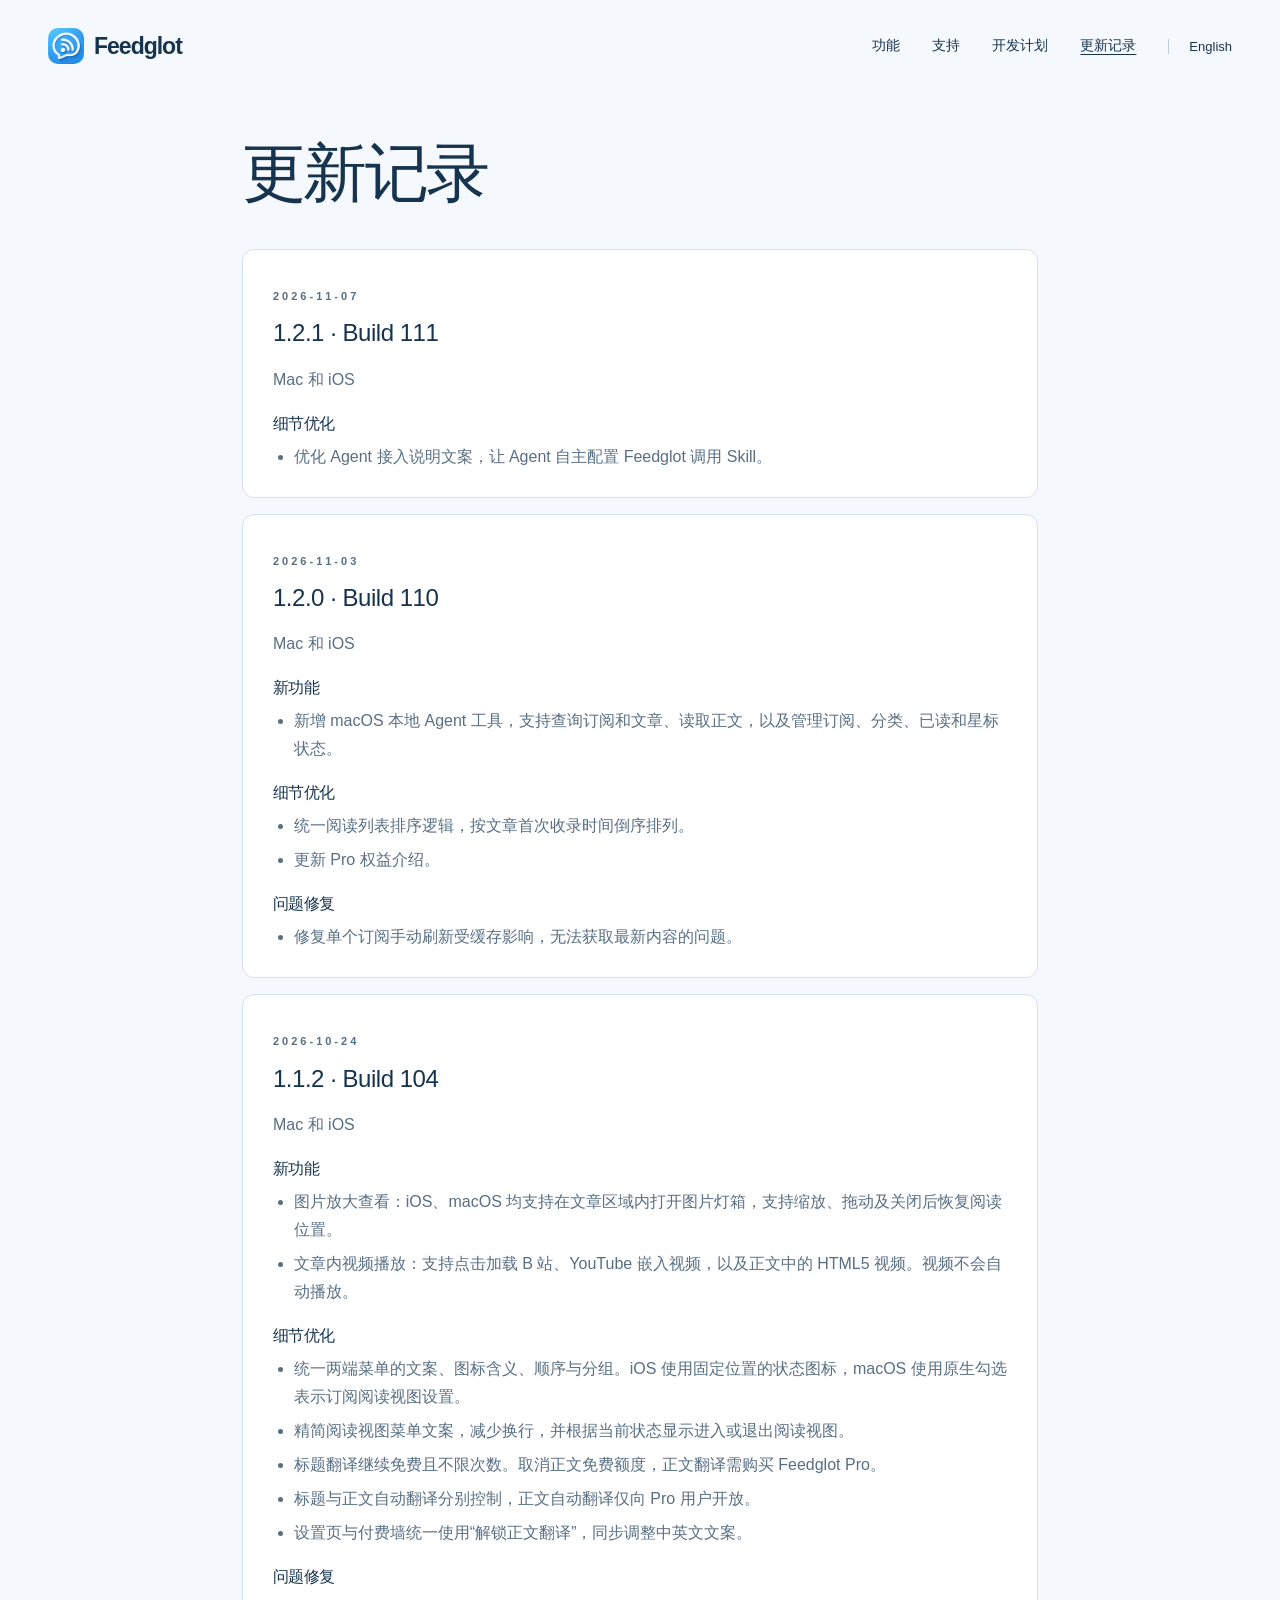
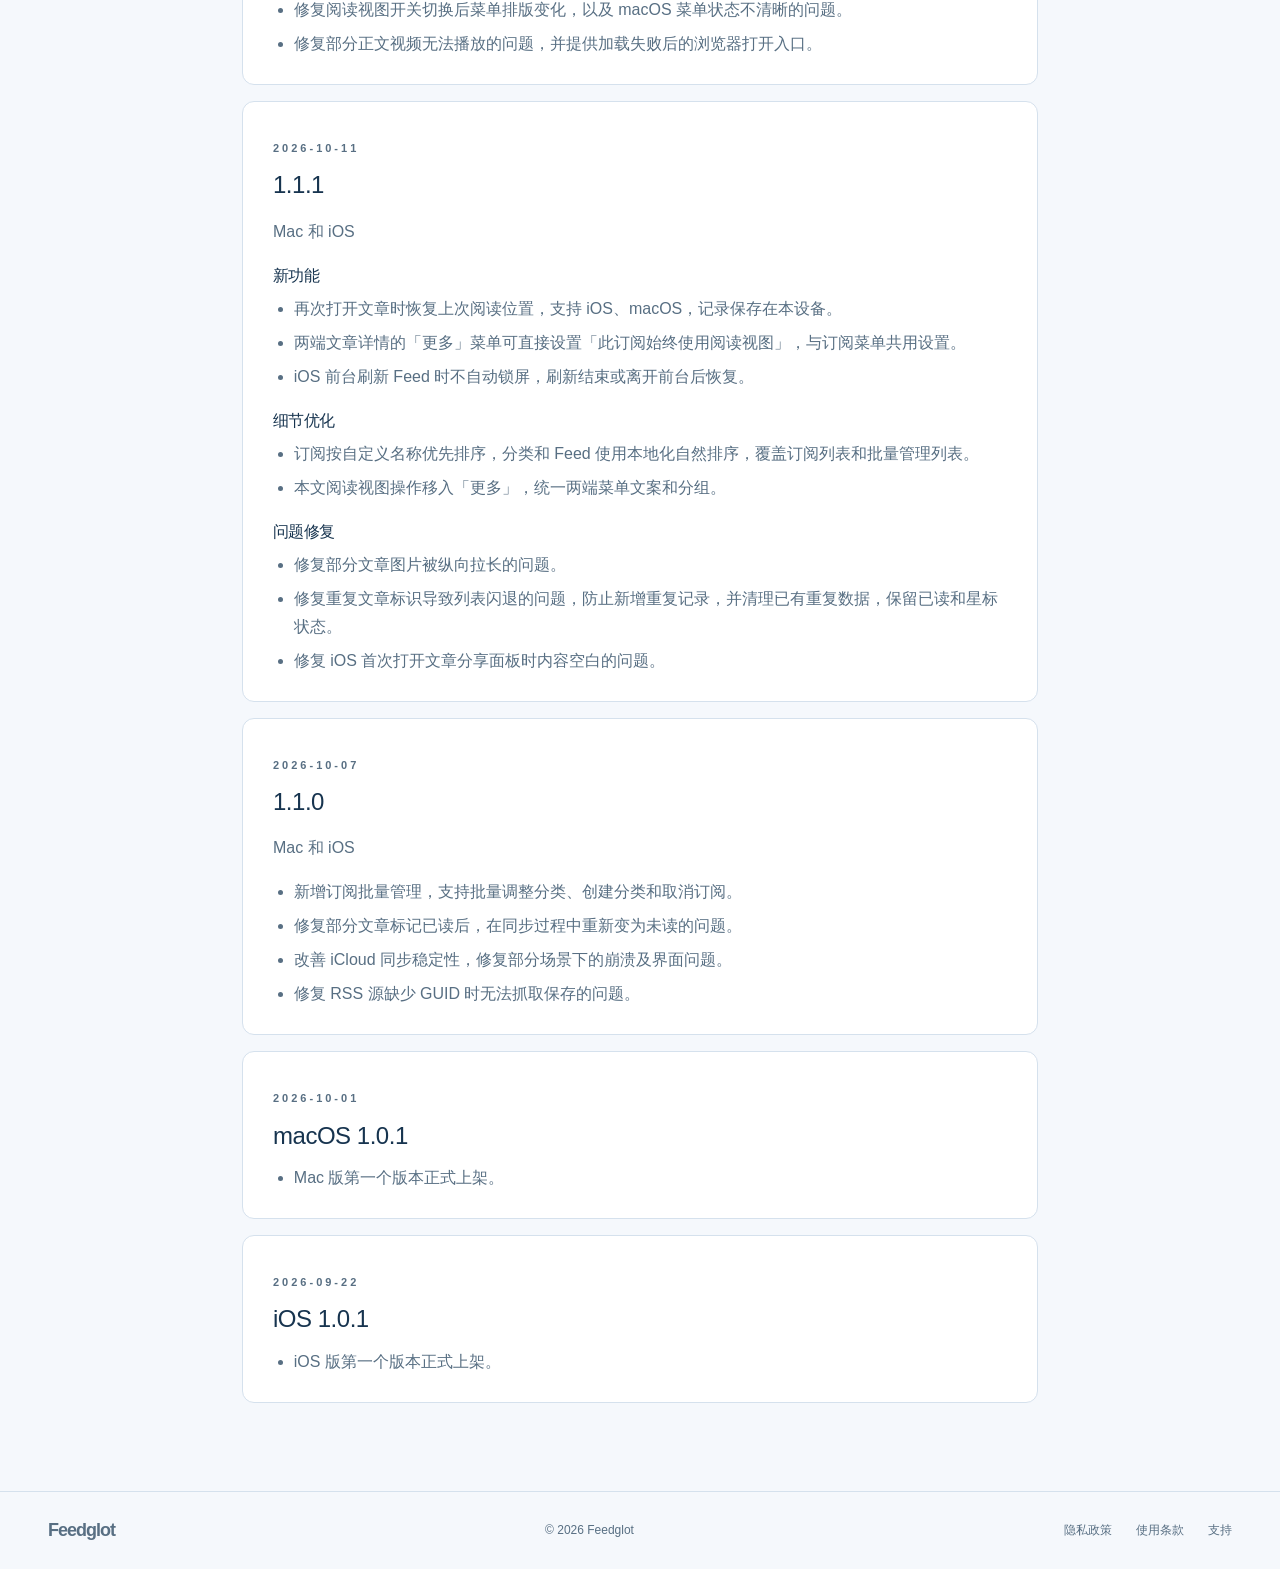
==== changelog-zh.html @ 0a14f4d0 "Publish bilingual roadmap and changelog" ====
<!doctype html>
<html lang="zh-CN">
<head>
  <meta charset="utf-8">
  <meta name="viewport" content="width=device-width,initial-scale=1">
  <meta name="theme-color" content="#f5f8fc">
  <title>更新记录 · Feedglot</title>
  <link rel="icon" href="assets/icon.png">
  <link rel="stylesheet" href="style.css">
  <link rel="alternate" hreflang="en" href="https://skyue.github.io/feedglot/changelog.html">
  <link rel="alternate" hreflang="zh-CN" href="https://skyue.github.io/feedglot/changelog-zh.html">
</head>
<body>
<header><a class="brand" href="zh.html"><img src="assets/icon.png" alt="" width="36" height="36">Feedglot</a><nav aria-label="主导航"><a href="zh.html#experience">功能</a><a href="support.html#zh-Hans">支持</a><a href="roadmap-zh.html">开发计划</a><a href="changelog-zh.html" aria-current="page">更新记录</a><a class="language-switch" href="changelog.html" lang="en" hreflang="en" aria-label="Switch to English">English</a></nav></header>
<main class="notes">
  <h1>更新记录</h1>
  <article class="notes-card"><p class="eyebrow"><time datetime="2026-11-07">2026-11-07</time></p><h2>1.2.1 · Build 111</h2><p>Mac 和 iOS</p>
<h3>细节优化</h3>
<ul>
  <li>优化 Agent 接入说明文案，让 Agent 自主配置 Feedglot 调用 Skill。</li>
</ul>
</article>
<article class="notes-card"><p class="eyebrow"><time datetime="2026-11-03">2026-11-03</time></p><h2>1.2.0 · Build 110</h2><p>Mac 和 iOS</p>
<h3>新功能</h3>
<ul>
  <li>新增 macOS 本地 Agent 工具，支持查询订阅和文章、读取正文，以及管理订阅、分类、已读和星标状态。</li>
</ul>
<h3>细节优化</h3>
<ul>
  <li>统一阅读列表排序逻辑，按文章首次收录时间倒序排列。</li>
  <li>更新 Pro 权益介绍。</li>
</ul>
<h3>问题修复</h3>
<ul>
  <li>修复单个订阅手动刷新受缓存影响，无法获取最新内容的问题。</li>
</ul>
</article>
<article class="notes-card"><p class="eyebrow"><time datetime="2026-10-24">2026-10-24</time></p><h2>1.1.2 · Build 104</h2><p>Mac 和 iOS</p>
<h3>新功能</h3>
<ul>
  <li>图片放大查看：iOS、macOS 均支持在文章区域内打开图片灯箱，支持缩放、拖动及关闭后恢复阅读位置。</li>
  <li>文章内视频播放：支持点击加载 B 站、YouTube 嵌入视频，以及正文中的 HTML5 视频。视频不会自动播放。</li>
</ul>
<h3>细节优化</h3>
<ul>
  <li>统一两端菜单的文案、图标含义、顺序与分组。iOS 使用固定位置的状态图标，macOS 使用原生勾选表示订阅阅读视图设置。</li>
  <li>精简阅读视图菜单文案，减少换行，并根据当前状态显示进入或退出阅读视图。</li>
  <li>标题翻译继续免费且不限次数。取消正文免费额度，正文翻译需购买 Feedglot Pro。</li>
  <li>标题与正文自动翻译分别控制，正文自动翻译仅向 Pro 用户开放。</li>
  <li>设置页与付费墙统一使用“解锁正文翻译”，同步调整中英文文案。</li>
</ul>
<h3>问题修复</h3>
<ul>
  <li>修复阅读视图开关切换后菜单排版变化，以及 macOS 菜单状态不清晰的问题。</li>
  <li>修复部分正文视频无法播放的问题，并提供加载失败后的浏览器打开入口。</li>
</ul>
</article>
<article class="notes-card"><p class="eyebrow"><time datetime="2026-10-11">2026-10-11</time></p><h2>1.1.1</h2><p>Mac 和 iOS</p>
<h3>新功能</h3>
<ul>
  <li>再次打开文章时恢复上次阅读位置，支持 iOS、macOS，记录保存在本设备。</li>
  <li>两端文章详情的「更多」菜单可直接设置「此订阅始终使用阅读视图」，与订阅菜单共用设置。</li>
  <li>iOS 前台刷新 Feed 时不自动锁屏，刷新结束或离开前台后恢复。</li>
</ul>
<h3>细节优化</h3>
<ul>
  <li>订阅按自定义名称优先排序，分类和 Feed 使用本地化自然排序，覆盖订阅列表和批量管理列表。</li>
  <li>本文阅读视图操作移入「更多」，统一两端菜单文案和分组。</li>
</ul>
<h3>问题修复</h3>
<ul>
  <li>修复部分文章图片被纵向拉长的问题。</li>
  <li>修复重复文章标识导致列表闪退的问题，防止新增重复记录，并清理已有重复数据，保留已读和星标状态。</li>
  <li>修复 iOS 首次打开文章分享面板时内容空白的问题。</li>
</ul>
</article>
<article class="notes-card"><p class="eyebrow"><time datetime="2026-10-07">2026-10-07</time></p><h2>1.1.0</h2><p>Mac 和 iOS</p>
<ul>
  <li>新增订阅批量管理，支持批量调整分类、创建分类和取消订阅。</li>
  <li>修复部分文章标记已读后，在同步过程中重新变为未读的问题。</li>
  <li>改善 iCloud 同步稳定性，修复部分场景下的崩溃及界面问题。</li>
  <li>修复 RSS 源缺少 GUID 时无法抓取保存的问题。</li>
</ul>
</article>
<article class="notes-card"><p class="eyebrow"><time datetime="2026-10-01">2026-10-01</time></p><h2>macOS 1.0.1</h2>
<ul>
  <li>Mac 版第一个版本正式上架。</li>
</ul>
</article>
<article class="notes-card"><p class="eyebrow"><time datetime="2026-09-22">2026-09-22</time></p><h2>iOS 1.0.1</h2>
<ul>
  <li>iOS 版第一个版本正式上架。</li>
</ul>
</article>
</main>
<footer><a class="brand" href="zh.html">Feedglot</a><span>© 2026 Feedglot</span><div><a href="legal.html#privacy">隐私政策</a><a href="legal.html#terms">使用条款</a><a href="support.html#zh-Hans">支持</a></div></footer>
</body>
</html>
---- style.css ----
:root{--ink:#17344f;--muted:#586f83;--paper:#f5f8fc;--accent:#91d5ff}*{box-sizing:border-box}html{scroll-behavior:smooth;scroll-padding-top:30px}body{margin:0;background:var(--paper);color:var(--ink);font-family:-apple-system,BlinkMacSystemFont,"Segoe UI",sans-serif}a{color:inherit;text-decoration:none}a:focus-visible{outline:3px solid #187bca;outline-offset:6px}header,footer{max-width:1280px;margin:auto;display:flex;align-items:center;justify-content:space-between;padding:28px 48px}.brand{display:flex;align-items:center;gap:10px;font-size:23px;font-weight:700;letter-spacing:-1px}.brand img{border-radius:10px}nav{display:flex;gap:32px;align-items:center;font-size:14px}.nav-button{border:1px solid #bdcfdf;border-radius:30px;padding:12px 20px}.hero{text-align:center;padding:64px 40px 0}.eyebrow{font-size:11px;font-weight:700;letter-spacing:2px;display:block}.eyebrow span{display:inline-block;background:#269ce9;width:7px;height:7px;border-radius:50%;margin-right:8px}h1{font-size:clamp(52px,6.7vw,92px);font-weight:500;letter-spacing:-5px;line-height:1.06;margin:26px 0}h1 em{font-family:Georgia,serif;font-weight:400;color:#287db5}.intro{font-size:18px;line-height:1.7;color:var(--muted)}.button{background:var(--ink);color:white;display:inline-flex;gap:38px;align-items:center;padding:17px 24px;border-radius:7px;font-size:14px;margin-top:18px}.button:hover{background:#215c87}.platforms,.small{font-size:12px;color:var(--muted);margin-top:18px}.product{max-width:1100px;margin:65px auto 0;padding:18px 18px 0;background:#e0ecf6;border-radius:16px 16px 0 0;overflow:hidden}.product-label{display:flex;justify-content:space-between;font-size:9px;letter-spacing:1.5px;padding:3px 3px 18px}.product img{display:block;width:100%;height:auto;border-radius:6px 6px 0 0}.experience{max-width:1280px;margin:auto;padding:100px 48px}.section-top{position:relative}.section-top>p:last-child{color:var(--muted);line-height:1.7}h2{font-size:clamp(36px,4vw,56px);font-weight:500;letter-spacing:-2px;line-height:1.12;margin:24px 0}.features{display:grid;grid-template-columns:repeat(3,1fr);gap:32px;margin-top:58px}.features article{border-top:1px solid #c5d5e3;padding-top:24px}.number{font-size:10px;letter-spacing:1.8px;color:var(--muted)}h3{font-size:23px;font-weight:500;letter-spacing:-.7px;margin:26px 0 15px}.features p{color:var(--muted);font-size:15px;line-height:1.8;min-height:135px}.tags{display:flex;gap:8px;flex-wrap:wrap}.tags span{font-size:11px;padding:8px 10px;border:1px solid #cbdbe9;border-radius:20px}.translation{display:flex;flex-direction:column;gap:8px;font-family:Georgia,serif;font-size:18px}.translation span:nth-child(2){color:#287db5}.translation span:last-child{color:#607e98}.devices{font-size:16px;padding-top:10px}.devices span{margin:0 8px;color:#4387b6}.privacy{background:var(--ink);color:var(--paper);padding:70px max(48px,calc((100vw - 1184px)/2));display:grid;grid-template-columns:1fr 1fr;gap:0 80px}.privacy>.eyebrow{grid-column:1/-1;color:var(--accent)}.privacy>div{padding-top:12px;line-height:1.85;color:#d5e5f3}.text-link{display:inline-block;border-bottom:1px solid #7fa6c5;font-size:13px;margin-top:10px}.closing{text-align:center;padding:95px 24px}.closing img{border-radius:18px}.closing h2{margin-top:25px}.closing>p{color:var(--muted)}.small a{text-decoration:underline}footer{border-top:1px solid #d5e1ed;font-size:12px;color:var(--muted)}footer .brand{font-size:18px}footer div{display:flex;gap:24px}@media(min-width:900px){.section-top>p:last-child{position:absolute;right:0;bottom:0}}@media(max-width:700px){header,footer{padding:22px}nav{gap:18px}nav>a:first-child{display:none}.nav-button{padding:10px 13px}.hero{padding:45px 18px 0}h1{letter-spacing:-2.8px}.intro{font-size:16px}.desktop{display:none}.product{padding:10px 10px 0;margin-top:45px}.product-label{font-size:7px;letter-spacing:1px}.experience{padding:65px 24px}.features{grid-template-columns:1fr;gap:35px;margin-top:35px}.features p{min-height:0}.privacy{padding:50px 24px;grid-template-columns:1fr;gap:0}.privacy>.eyebrow{grid-column:auto}.closing{padding:65px 24px}footer{flex-wrap:wrap;gap:24px}footer div{width:100%}}@media(prefers-reduced-motion:reduce){html{scroll-behavior:auto}}

/* Blue accents echo the app icon while keeping long-form reading calm. */
.hero{background:radial-gradient(ellipse at 50% 27%,#e8f4ff 0,transparent 65%)}.button{background:#176fae;box-shadow:0 4px 14px #17344f12}.button:hover{background:#145b90}.product{box-shadow:0 18px 70px #17344f0b}.tags span{background:#edf4fa}.privacy{background:linear-gradient(115deg,#17344f,#1b4567)}.closing{background:radial-gradient(ellipse at 50% 60%,#eaf4fd 0,transparent 68%)}

.download-buttons{display:flex;justify-content:center;gap:14px;flex-wrap:wrap}.button-secondary{background:transparent;color:var(--ink);box-shadow:inset 0 0 0 1px #a9c5dc}.button-secondary:hover{background:#e1effa}@media(max-width:420px){.download-buttons{flex-direction:column;align-items:center}.download-buttons .button{margin-top:10px;min-width:240px;justify-content:space-between}}

.language-switch{font-size:13px;white-space:nowrap;border-left:1px solid #bdcfdf;padding-left:20px}html[lang="zh-CN"] h1{font-size:clamp(42px,5.7vw,78px);line-height:1.3;letter-spacing:-2px}html[lang="zh-CN"] h1 em{font-style:normal;font-family:inherit}html[lang="zh-CN"] h2{line-height:1.35;letter-spacing:-1px}html[lang="zh-CN"] .eyebrow{letter-spacing:3px}@media(max-width:700px){header{flex-wrap:wrap;gap:18px}nav{gap:14px}.language-switch{padding-left:14px}html[lang="zh-CN"] .intro{line-height:1.9}}

/* A compact closing invitation, secondary to the opening hero. */
.closing{max-width:1280px;margin:auto;padding:56px 48px;display:flex;align-items:center;justify-content:space-between;gap:36px;text-align:left;background:none}.closing-copy{display:flex;align-items:center;gap:18px;min-width:0}.closing-copy>img{width:44px;height:44px;border-radius:12px;flex-shrink:0}.closing h2,html[lang="zh-CN"] .closing h2{font-size:28px;letter-spacing:-.7px;line-height:1.35;margin:0 0 8px}.closing-copy p{font-size:14px;line-height:1.7;color:var(--muted);margin:0}.closing-actions{flex-shrink:0;text-align:right}.closing .download-buttons{gap:10px}.closing .button{margin-top:0;padding:14px 18px;gap:20px;font-size:13px}.closing .small{margin:14px 0 0;font-size:11px}@media(max-width:1000px){.closing{flex-direction:column;align-items:flex-start;gap:24px}.closing-actions{text-align:left}.closing .download-buttons{justify-content:flex-start}}@media(max-width:700px){.closing{padding:36px 24px;gap:22px}.closing h2,html[lang="zh-CN"] .closing h2{font-size:24px}.closing-copy{gap:14px}.closing-copy p{font-size:13px}.closing-actions{width:100%}.closing .button{gap:16px}}@media(max-width:420px){.closing .download-buttons{align-items:stretch}.closing .button{min-width:0;width:100%;margin-top:0}}

.notes {
  max-width: 860px;
  margin: auto;
  padding: 40px 32px 72px;
}
.notes h1, html[lang="zh-CN"] .notes h1 {
  font-size: clamp(38px, 6vw, 64px);
  letter-spacing: -.04em;
  margin: 0 0 34px;
}
.notes-card {
  padding: 26px 30px;
  margin-bottom: 16px;
  border: 1px solid #d5e1ed;
  border-radius: 12px;
  background: #fff;
}
.notes .notes-card h2, html[lang="zh-CN"] .notes-card h2 {
  font-size: 24px;
  letter-spacing: -.02em;
  margin: 0 0 12px;
}
.notes-card h3 { font-size: 16px; margin: 20px 0 8px; }
.notes-card p, .notes-card ul { color: var(--muted); line-height: 1.75; }
.notes-card ul { margin: 0; padding-left: 1.3em; }
.notes-card li + li { margin-top: 6px; }
nav a[aria-current="page"] { text-decoration: underline; text-underline-offset: .3em; }
@media (max-width: 700px) {
  nav { flex-wrap: wrap; }
  .notes { padding: 30px 22px 50px; }
  .notes-card { padding: 20px; }
}
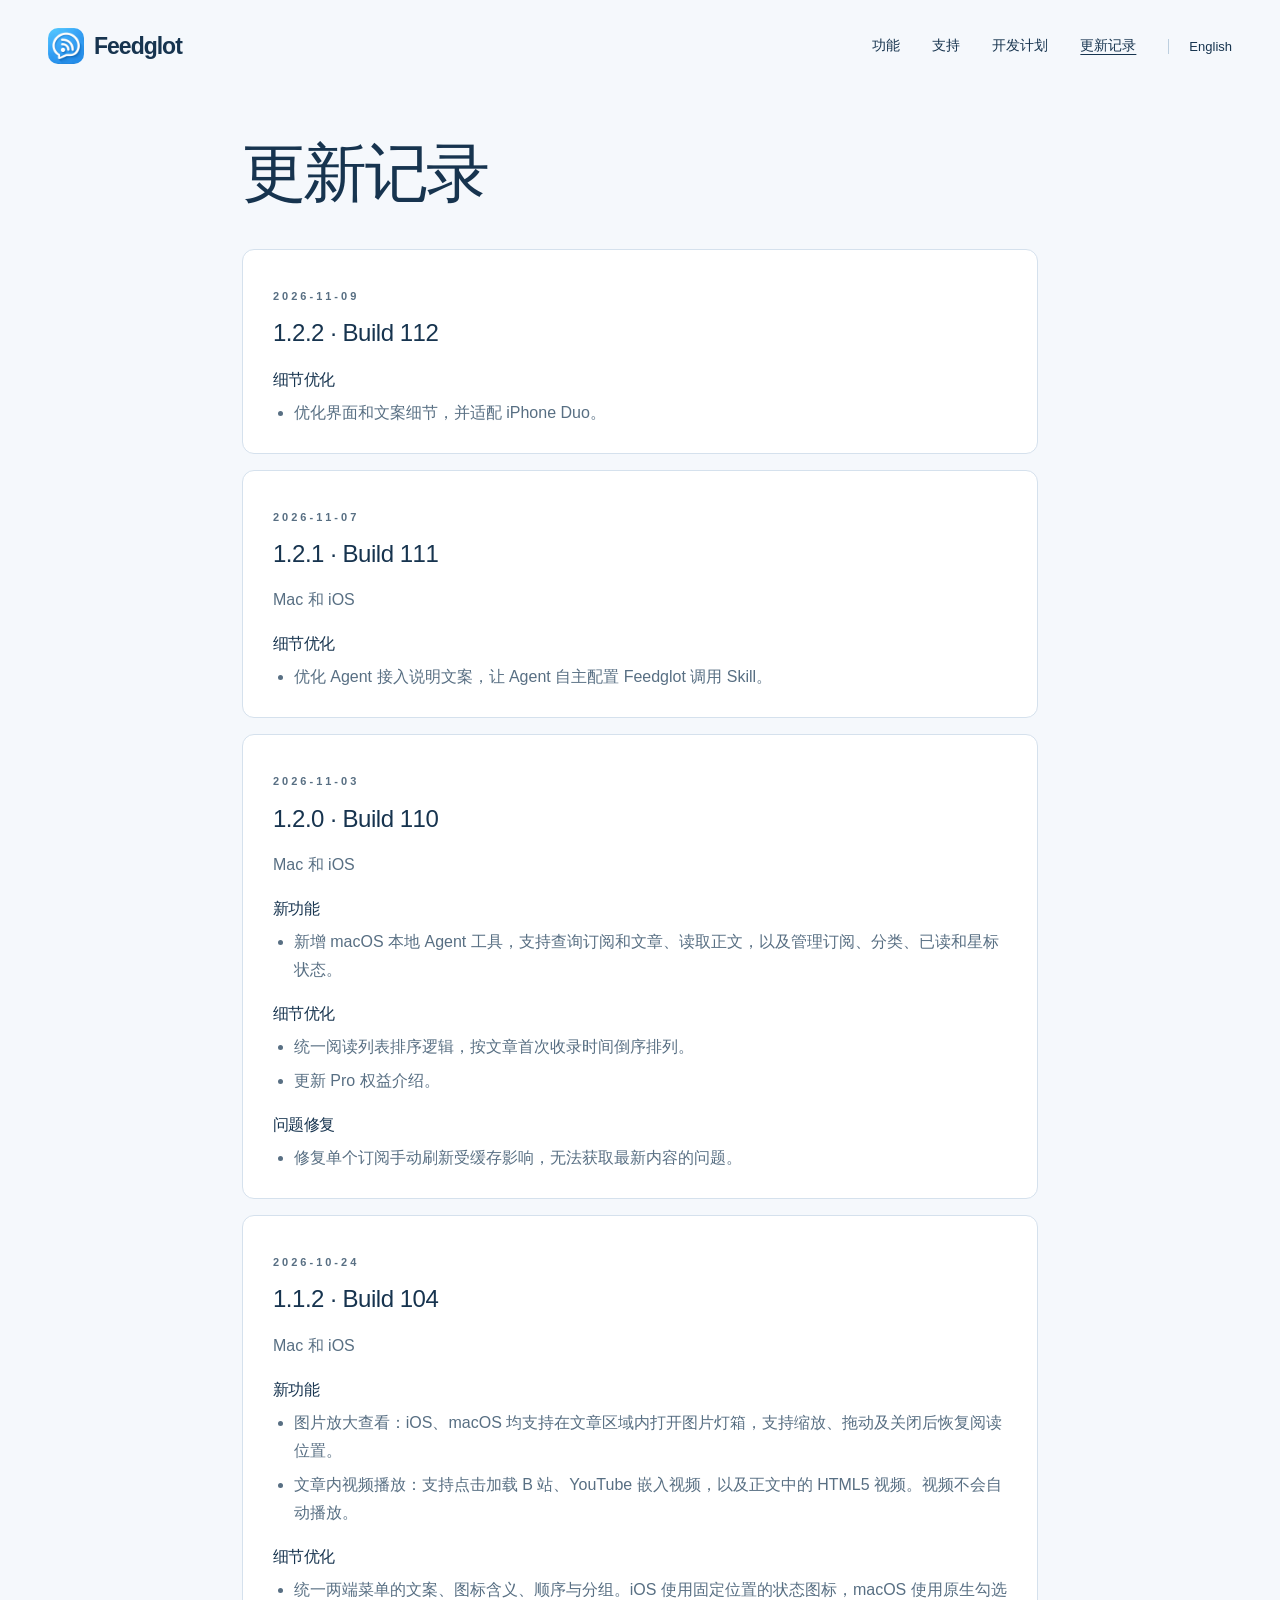
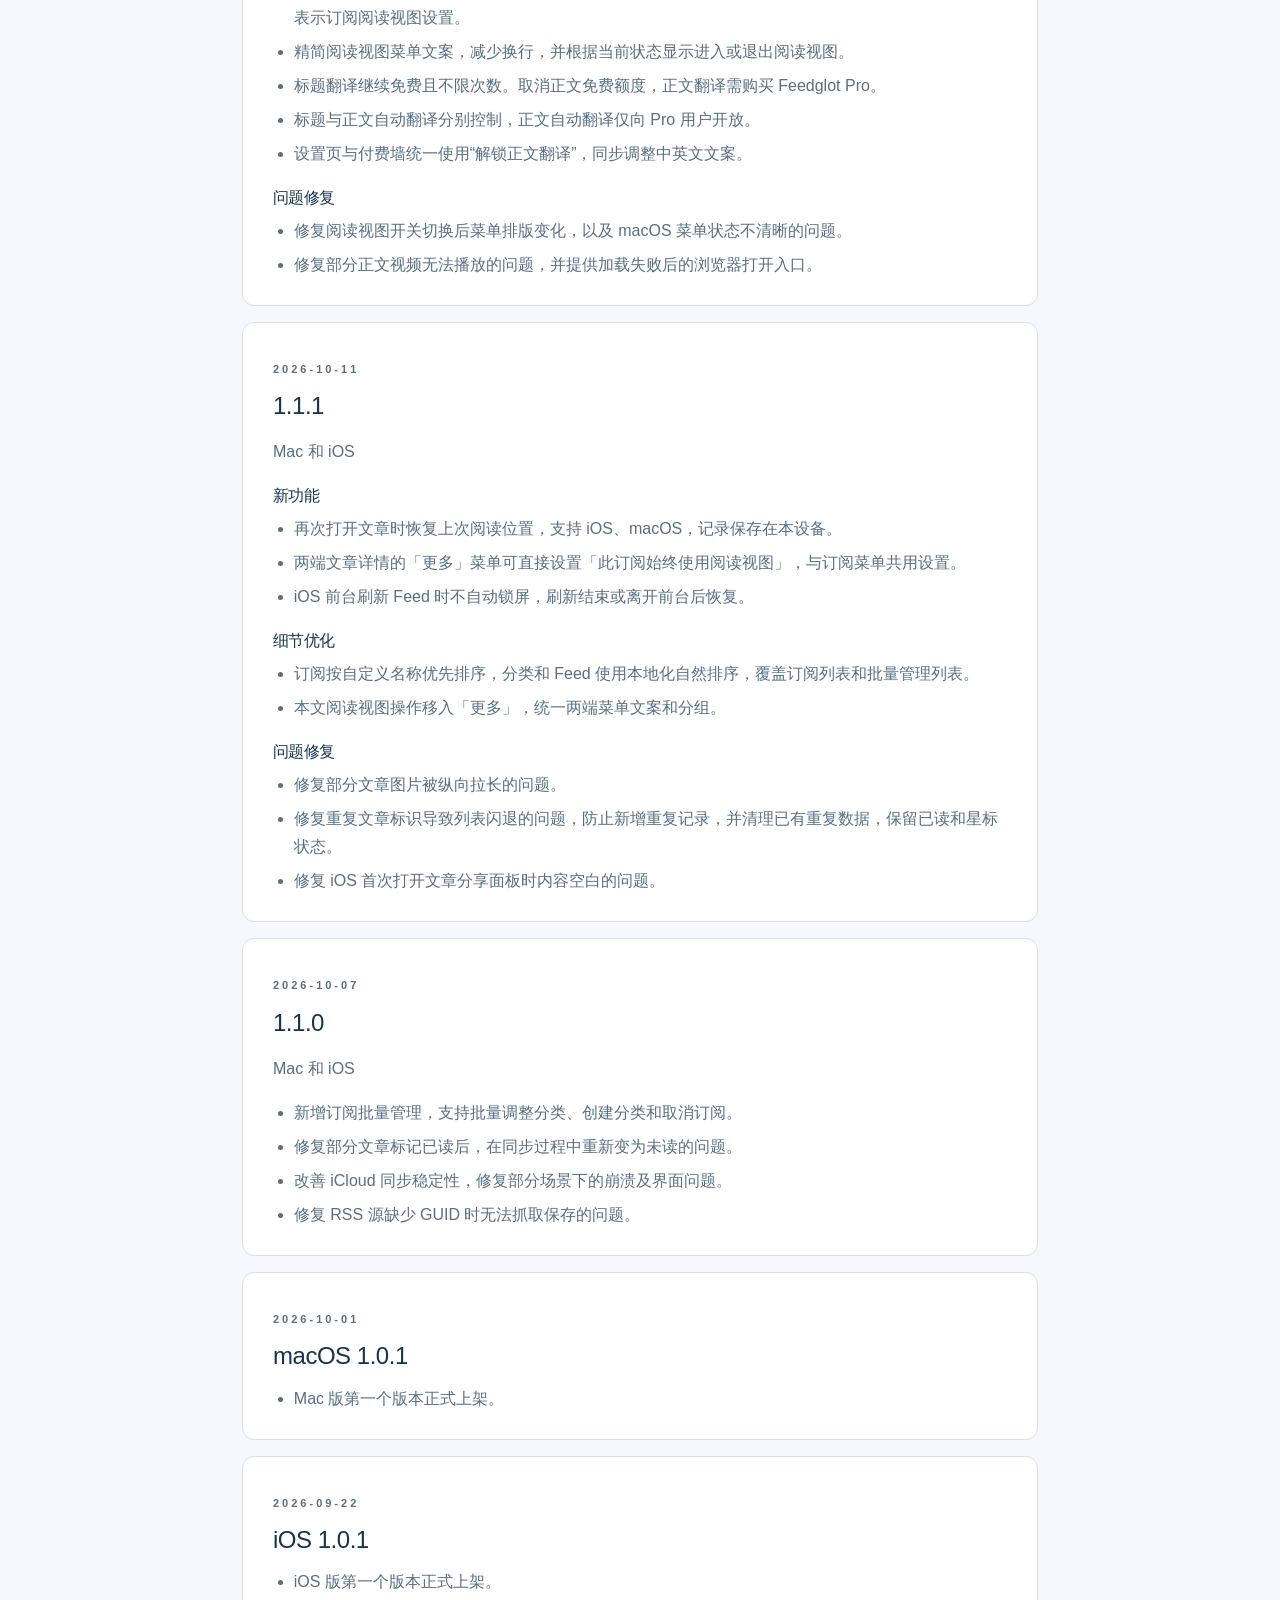
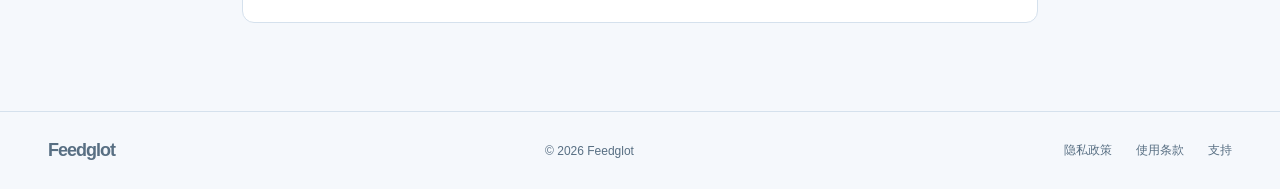
==== commit 727d8f8e: "Update roadmap and release notes for Feedglot 1.2.2" ====
--- a/changelog-zh.html
+++ b/changelog-zh.html
@@ -14,7 +14,15 @@
 <header><a class="brand" href="zh.html"><img src="assets/icon.png" alt="" width="36" height="36">Feedglot</a><nav aria-label="主导航"><a href="zh.html#experience">功能</a><a href="support.html#zh-Hans">支持</a><a href="roadmap-zh.html">开发计划</a><a href="changelog-zh.html" aria-current="page">更新记录</a><a class="language-switch" href="changelog.html" lang="en" hreflang="en" aria-label="Switch to English">English</a></nav></header>
 <main class="notes">
   <h1>更新记录</h1>
-  <article class="notes-card"><p class="eyebrow"><time datetime="2026-11-07">2026-11-07</time></p><h2>1.2.1 · Build 111</h2><p>Mac 和 iOS</p>
+  <article class="notes-card">
+<p class="eyebrow"><time datetime="2026-11-09">2026-11-09</time></p>
+<h2>1.2.2 · Build 112</h2>
+<h3>细节优化</h3>
+<ul>
+  <li>优化界面和文案细节，并适配 iPhone Duo。</li>
+</ul>
+</article>
+<article class="notes-card"><p class="eyebrow"><time datetime="2026-11-07">2026-11-07</time></p><h2>1.2.1 · Build 111</h2><p>Mac 和 iOS</p>
 <h3>细节优化</h3>
 <ul>
   <li>优化 Agent 接入说明文案，让 Agent 自主配置 Feedglot 调用 Skill。</li>
--- a/style.css
+++ b/style.css
@@ -1,4 +1,4 @@
-:root{--ink:#17344f;--muted:#586f83;--paper:#f5f8fc;--accent:#91d5ff}*{box-sizing:border-box}html{scroll-behavior:smooth;scroll-padding-top:30px}body{margin:0;background:var(--paper);color:var(--ink);font-family:-apple-system,BlinkMacSystemFont,"Segoe UI",sans-serif}a{color:inherit;text-decoration:none}a:focus-visible{outline:3px solid #187bca;outline-offset:6px}header,footer{max-width:1280px;margin:auto;display:flex;align-items:center;justify-content:space-between;padding:28px 48px}.brand{display:flex;align-items:center;gap:10px;font-size:23px;font-weight:700;letter-spacing:-1px}.brand img{border-radius:10px}nav{display:flex;gap:32px;align-items:center;font-size:14px}.nav-button{border:1px solid #bdcfdf;border-radius:30px;padding:12px 20px}.hero{text-align:center;padding:64px 40px 0}.eyebrow{font-size:11px;font-weight:700;letter-spacing:2px;display:block}.eyebrow span{display:inline-block;background:#269ce9;width:7px;height:7px;border-radius:50%;margin-right:8px}h1{font-size:clamp(52px,6.7vw,92px);font-weight:500;letter-spacing:-5px;line-height:1.06;margin:26px 0}h1 em{font-family:Georgia,serif;font-weight:400;color:#287db5}.intro{font-size:18px;line-height:1.7;color:var(--muted)}.button{background:var(--ink);color:white;display:inline-flex;gap:38px;align-items:center;padding:17px 24px;border-radius:7px;font-size:14px;margin-top:18px}.button:hover{background:#215c87}.platforms,.small{font-size:12px;color:var(--muted);margin-top:18px}.product{max-width:1100px;margin:65px auto 0;padding:18px 18px 0;background:#e0ecf6;border-radius:16px 16px 0 0;overflow:hidden}.product-label{display:flex;justify-content:space-between;font-size:9px;letter-spacing:1.5px;padding:3px 3px 18px}.product img{display:block;width:100%;height:auto;border-radius:6px 6px 0 0}.experience{max-width:1280px;margin:auto;padding:100px 48px}.section-top{position:relative}.section-top>p:last-child{color:var(--muted);line-height:1.7}h2{font-size:clamp(36px,4vw,56px);font-weight:500;letter-spacing:-2px;line-height:1.12;margin:24px 0}.features{display:grid;grid-template-columns:repeat(3,1fr);gap:32px;margin-top:58px}.features article{border-top:1px solid #c5d5e3;padding-top:24px}.number{font-size:10px;letter-spacing:1.8px;color:var(--muted)}h3{font-size:23px;font-weight:500;letter-spacing:-.7px;margin:26px 0 15px}.features p{color:var(--muted);font-size:15px;line-height:1.8;min-height:135px}.tags{display:flex;gap:8px;flex-wrap:wrap}.tags span{font-size:11px;padding:8px 10px;border:1px solid #cbdbe9;border-radius:20px}.translation{display:flex;flex-direction:column;gap:8px;font-family:Georgia,serif;font-size:18px}.translation span:nth-child(2){color:#287db5}.translation span:last-child{color:#607e98}.devices{font-size:16px;padding-top:10px}.devices span{margin:0 8px;color:#4387b6}.privacy{background:var(--ink);color:var(--paper);padding:70px max(48px,calc((100vw - 1184px)/2));display:grid;grid-template-columns:1fr 1fr;gap:0 80px}.privacy>.eyebrow{grid-column:1/-1;color:var(--accent)}.privacy>div{padding-top:12px;line-height:1.85;color:#d5e5f3}.text-link{display:inline-block;border-bottom:1px solid #7fa6c5;font-size:13px;margin-top:10px}.closing{text-align:center;padding:95px 24px}.closing img{border-radius:18px}.closing h2{margin-top:25px}.closing>p{color:var(--muted)}.small a{text-decoration:underline}footer{border-top:1px solid #d5e1ed;font-size:12px;color:var(--muted)}footer .brand{font-size:18px}footer div{display:flex;gap:24px}@media(min-width:900px){.section-top>p:last-child{position:absolute;right:0;bottom:0}}@media(max-width:700px){header,footer{padding:22px}nav{gap:18px}nav>a:first-child{display:none}.nav-button{padding:10px 13px}.hero{padding:45px 18px 0}h1{letter-spacing:-2.8px}.intro{font-size:16px}.desktop{display:none}.product{padding:10px 10px 0;margin-top:45px}.product-label{font-size:7px;letter-spacing:1px}.experience{padding:65px 24px}.features{grid-template-columns:1fr;gap:35px;margin-top:35px}.features p{min-height:0}.privacy{padding:50px 24px;grid-template-columns:1fr;gap:0}.privacy>.eyebrow{grid-column:auto}.closing{padding:65px 24px}footer{flex-wrap:wrap;gap:24px}footer div{width:100%}}@media(prefers-reduced-motion:reduce){html{scroll-behavior:auto}}
+:root{--ink:#17344f;--muted:#586f83;--paper:#f5f8fc;--accent:#91d5ff}*{box-sizing:border-box}html{scroll-behavior:smooth;scroll-padding-top:30px}body{margin:0;background:var(--paper);color:var(--ink);font-family:-apple-system,BlinkMacSystemFont,"Segoe UI",sans-serif}a{color:inherit;text-decoration:none}a:focus-visible{outline:3px solid #187bca;outline-offset:6px}header,footer{max-width:1280px;margin:auto;display:flex;align-items:center;justify-content:space-between;padding:28px 48px}.brand{display:flex;align-items:center;gap:10px;font-size:23px;font-weight:700;letter-spacing:-1px}.brand img{border-radius:10px}nav{display:flex;gap:32px;align-items:center;font-size:14px}.nav-button{border:1px solid #bdcfdf;border-radius:30px;padding:12px 20px}.hero{text-align:center;padding:64px 40px 0}.eyebrow{font-size:11px;font-weight:700;letter-spacing:2px;display:block}.eyebrow span{display:inline-block;background:#269ce9;width:7px;height:7px;border-radius:50%;margin-right:8px}h1{font-size:clamp(52px,6.7vw,92px);font-weight:500;letter-spacing:-5px;line-height:1.06;margin:26px 0}h1 em{font-family:Georgia,serif;font-weight:400;color:#287db5}.intro{font-size:18px;line-height:1.7;color:var(--muted)}.button{background:var(--ink);color:white;display:inline-flex;gap:38px;align-items:center;padding:17px 24px;border-radius:7px;font-size:14px;margin-top:18px}.button:hover{background:#215c87}.platforms,.small{font-size:12px;color:var(--muted);margin-top:18px}.product{max-width:1100px;margin:65px auto 0;padding:18px 18px 0;background:#e0ecf6;border-radius:16px 16px 0 0;overflow:hidden}.product-label{display:flex;justify-content:space-between;font-size:9px;letter-spacing:1.5px;padding:3px 3px 18px}.product img{display:block;width:100%;height:auto;border-radius:6px 6px 0 0}.experience{max-width:1280px;margin:auto;padding:100px 48px}.section-top{position:relative}.section-top>p:last-child{color:var(--muted);line-height:1.7}h2{font-size:clamp(36px,4vw,56px);font-weight:500;letter-spacing:-2px;line-height:1.12;margin:24px 0}.features{display:grid;grid-template-columns:repeat(2,minmax(0,1fr));gap:42px 48px;margin-top:58px}.features article{border-top:1px solid #c5d5e3;padding-top:24px}.number{font-size:10px;letter-spacing:1.8px;color:var(--muted)}h3{font-size:23px;font-weight:500;letter-spacing:-.7px;margin:26px 0 15px}.features p{color:var(--muted);font-size:15px;line-height:1.8;margin:0 0 20px}.tags{display:flex;gap:8px;flex-wrap:wrap}.tags span{font-size:11px;padding:8px 10px;border:1px solid #cbdbe9;border-radius:20px}.translation{display:flex;flex-direction:column;gap:8px;font-family:Georgia,serif;font-size:18px}.translation span:nth-child(2){color:#287db5}.translation span:last-child{color:#607e98}.devices{font-size:16px;padding-top:10px}.devices span{margin:0 8px;color:#4387b6}.privacy{background:var(--ink);color:var(--paper);padding:70px max(48px,calc((100vw - 1184px)/2));display:grid;grid-template-columns:1fr 1fr;gap:0 80px}.privacy>.eyebrow{grid-column:1/-1;color:var(--accent)}.privacy>div{padding-top:12px;line-height:1.85;color:#d5e5f3}.text-link{display:inline-block;border-bottom:1px solid #7fa6c5;font-size:13px;margin-top:10px}.closing{text-align:center;padding:95px 24px}.closing img{border-radius:18px}.closing h2{margin-top:25px}.closing>p{color:var(--muted)}.small a{text-decoration:underline}footer{border-top:1px solid #d5e1ed;font-size:12px;color:var(--muted)}footer .brand{font-size:18px}footer div{display:flex;gap:24px}@media(min-width:900px){.section-top>p:last-child{position:absolute;right:0;bottom:0}}@media(max-width:700px){header,footer{padding:22px}nav{gap:18px}nav>a:first-child{display:none}.nav-button{padding:10px 13px}.hero{padding:45px 18px 0}h1{letter-spacing:-2.8px}.intro{font-size:16px}.desktop{display:none}.product{padding:10px 10px 0;margin-top:45px}.product-label{font-size:7px;letter-spacing:1px}.experience{padding:65px 24px}.features{grid-template-columns:1fr;gap:35px;margin-top:35px}.privacy{padding:50px 24px;grid-template-columns:1fr;gap:0}.privacy>.eyebrow{grid-column:auto}.closing{padding:65px 24px}footer{flex-wrap:wrap;gap:24px}footer div{width:100%}}@media(prefers-reduced-motion:reduce){html{scroll-behavior:auto}}
 
 /* Blue accents echo the app icon while keeping long-form reading calm. */
 .hero{background:radial-gradient(ellipse at 50% 27%,#e8f4ff 0,transparent 65%)}.button{background:#176fae;box-shadow:0 4px 14px #17344f12}.button:hover{background:#145b90}.product{box-shadow:0 18px 70px #17344f0b}.tags span{background:#edf4fa}.privacy{background:linear-gradient(115deg,#17344f,#1b4567)}.closing{background:radial-gradient(ellipse at 50% 60%,#eaf4fd 0,transparent 68%)}
